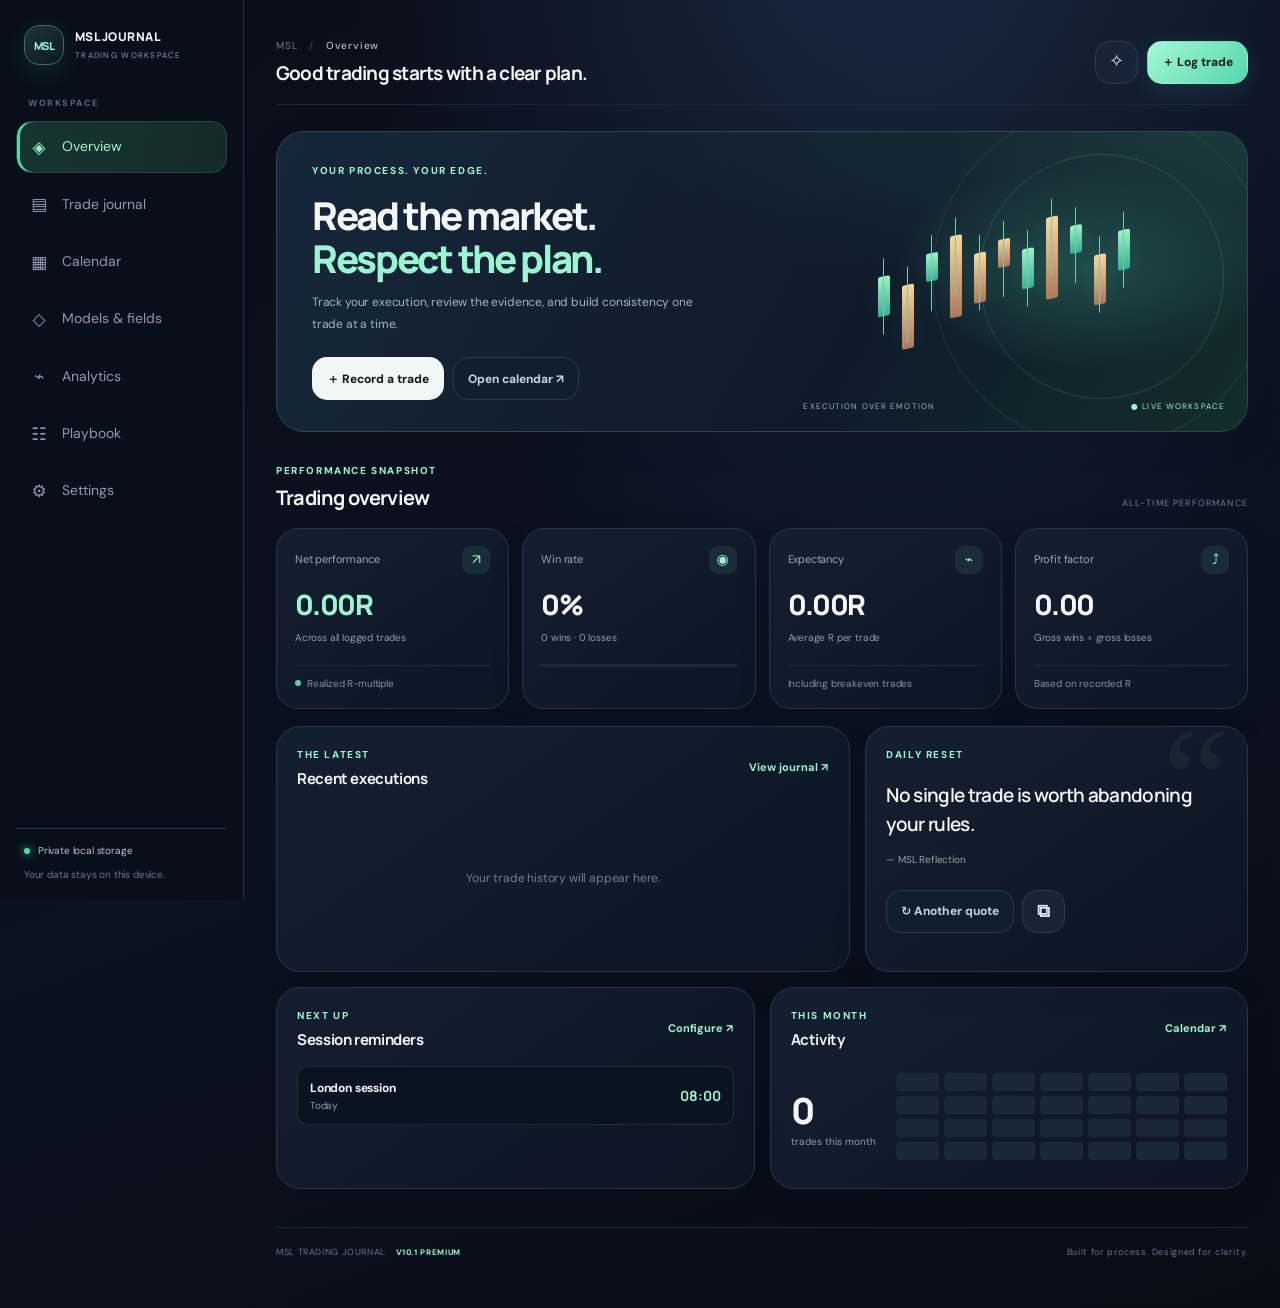
==== index.html @ 45448f3d "Add files via upload" ====
<!doctype html><html lang="en"><head><meta charset="utf-8"><meta name="viewport" content="width=device-width,initial-scale=1,viewport-fit=cover"><meta name="theme-color" content="#080d18"><meta name="description" content="MSL Trading Journal V10 — a private, local-first trading workspace."><link rel="manifest" href="manifest.webmanifest"><link rel="icon" href="assets/icon.svg"><link rel="stylesheet" href="styles.css"><title>MSL Trading Journal V10</title></head><body>
<div id="splash" class="splash"><div class="splash-logo">MSL<span>✦</span></div><div class="splash-line"></div><p>TRADING JOURNAL · V10</p></div><div id="toast" class="toast"></div>
<div class="app-shell"><aside class="sidebar"><a class="brand" href="#dashboard"><span class="brand-icon">MSL</span><span><b>MSL JOURNAL</b><small>TRADING WORKSPACE</small></span></a><div class="side-label">WORKSPACE</div><nav id="nav"><button class="nav-item active" data-page="dashboard"><i>◈</i>Overview</button><button class="nav-item" data-page="journal"><i>▤</i>Trade journal</button><button class="nav-item" data-page="calendar"><i>▦</i>Calendar</button><button class="nav-item" data-page="models"><i>◇</i>Models & fields</button><button class="nav-item" data-page="analytics"><i>⌁</i>Analytics</button><button class="nav-item" data-page="playbook"><i>☷</i>Playbook</button><button class="nav-item" data-page="settings"><i>⚙</i>Settings</button></nav><div class="sidebar-bottom"><div class="local-badge"><span></span> Private local storage</div><p>Your data stays on this device.</p></div></aside>
<main class="main"><header class="topbar"><div><div class="breadcrumb">MSL <span>/</span> <b id="crumb">Overview</b></div><h1 id="pageTitle">Good trading starts with a clear plan.</h1></div><div class="top-actions"><button class="icon-button" id="quoteButton" title="New quote">✧</button><button class="button primary" id="quickAdd">＋ <span>Log trade</span></button></div></header>
<section id="page-dashboard" class="page active"><div class="welcome-card"><div class="welcome-copy"><span class="kicker">YOUR PROCESS. YOUR EDGE.</span><h2>Read the market.<br><em>Respect the plan.</em></h2><p>Track your execution, review the evidence, and build consistency one trade at a time.</p><div class="welcome-actions"><button class="button light" id="heroAdd">＋ Record a trade</button><button class="button subtle" data-goto="calendar">Open calendar ↗</button></div></div><div class="welcome-art"><div class="orbit orbit-a"></div><div class="orbit orbit-b"></div><div class="candles"><i></i><i></i><i></i><i></i><i></i><i></i><i></i><i></i><i></i><i></i><i></i></div><div class="art-caption">EXECUTION OVER EMOTION <span>● LIVE WORKSPACE</span></div></div></div>
<div class="section-title"><div><span class="kicker">PERFORMANCE SNAPSHOT</span><h2>Trading overview</h2></div><span class="period-label" id="periodLabel">ALL-TIME PERFORMANCE</span></div><div class="stats-grid"><article class="stat-card"><div class="stat-top"><span>Net performance</span><span class="stat-icon">↗</span></div><strong id="netR">0.00R</strong><small id="netSub">Across all logged trades</small><div class="stat-foot"><span class="dot green"></span> Realized R-multiple</div></article><article class="stat-card"><div class="stat-top"><span>Win rate</span><span class="stat-icon">◉</span></div><strong id="winRate">0%</strong><small id="winSub">0 wins · 0 losses</small><div class="progress"><i id="winProgress"></i></div></article><article class="stat-card"><div class="stat-top"><span>Expectancy</span><span class="stat-icon">⌁</span></div><strong id="expectancy">0.00R</strong><small>Average R per trade</small><div class="stat-foot">Including breakeven trades</div></article><article class="stat-card"><div class="stat-top"><span>Profit factor</span><span class="stat-icon">⤴</span></div><strong id="profitFactor">0.00</strong><small>Gross wins ÷ gross losses</small><div class="stat-foot">Based on recorded R</div></article></div>
<div class="dashboard-grid"><article class="card recent-card"><div class="card-heading"><div><span class="kicker">THE LATEST</span><h3>Recent executions</h3></div><button class="text-button" data-goto="journal">View journal ↗</button></div><div id="recentTrades" class="recent-list empty-state">Your trade history will appear here.</div></article><article class="card quote-card"><div class="quote-glyph">“</div><span class="kicker">DAILY RESET</span><blockquote id="quoteText">Discipline is choosing what matters most over what feels good now.</blockquote><p id="quoteSource">— MSL Journal</p><div class="quote-controls"><button class="button subtle" id="nextQuote">↻ Another quote</button><button class="icon-button" id="copyQuote" title="Copy quote">⧉</button></div></article></div>
<div class="dashboard-grid lower-grid"><article class="card"><div class="card-heading"><div><span class="kicker">NEXT UP</span><h3>Session reminders</h3></div><button class="text-button" data-goto="settings">Configure ↗</button></div><div id="sessionPreview" class="session-preview"></div></article><article class="card"><div class="card-heading"><div><span class="kicker">THIS MONTH</span><h3>Activity</h3></div><button class="text-button" data-goto="calendar">Calendar ↗</button></div><div id="monthActivity" class="month-activity"></div></article></div></section>
<section id="page-journal" class="page"><div class="page-intro"><div><span class="kicker">TRADE DATABASE</span><h2>Trade journal</h2><p>Every execution is evidence. Capture the setup, process, and outcome.</p></div><button class="button primary" id="newTrade">＋ New trade</button></div><div class="toolbar"><div class="search-box">⌕ <input id="searchTrades" placeholder="Search symbol, setup, notes…"></div><select id="filterResult"><option value="">All outcomes</option><option>Win</option><option>Loss</option><option>BE</option></select><select id="filterSetup"><option value="">All setups</option><option>Reversal</option><option>Continuation</option></select><button class="button secondary" id="exportBtn">⇩ Export</button></div><div class="table-shell"><table><thead><tr><th>Date</th><th>Symbol</th><th>Side</th><th>Setup</th><th>Session</th><th>Outcome</th><th>R multiple</th><th></th></tr></thead><tbody id="tradeRows"></tbody></table><div id="journalEmpty" class="empty-block hidden"><div>▤</div><h3>No trades found</h3><p>Log your first trade or adjust your filters.</p></div></div></section>
<section id="page-calendar" class="page"><div class="page-intro"><div><span class="kicker">CONSISTENCY TRACKER</span><h2>Trading calendar</h2><p>Tap any date to review its trades or add a new entry.</p></div><button class="button primary" id="calendarAdd">＋ Add trade</button></div><div class="calendar-layout"><article class="card calendar-card"><div class="calendar-top"><button class="icon-button" id="prevMonth">‹</button><div><h3 id="calendarMonth">Month Year</h3><button class="text-button" id="todayBtn">Jump to today</button></div><button class="icon-button" id="nextMonth">›</button></div><div class="calendar-grid weekdays"><span>MON</span><span>TUE</span><span>WED</span><span>THU</span><span>FRI</span><span>SAT</span><span>SUN</span></div><div id="calendarDays" class="calendar-grid days"></div><div class="calendar-legend"><span><i class="legend-dot green"></i> Profitable day</span><span><i class="legend-dot red"></i> Losing day</span><span><i class="legend-dot blue"></i> Trade logged</span></div></article><article class="card selected-day-card"><span class="kicker">DAY REVIEW</span><h3 id="selectedDateTitle">Select a date</h3><p class="muted" id="selectedDateSummary">Choose a day on the calendar to see activity.</p><div id="dayTrades" class="day-trades"></div><button class="button secondary full" id="addSelectedDate">＋ Log trade for this day</button></article></div></section>
<section id="page-models" class="page"><div class="page-intro"><div><span class="kicker">YOUR RULES, YOUR WAY</span><h2>Models & custom fields</h2><p>Build trading models and define exactly what you want to record in every journal entry.</p></div><button class="button primary" id="newModel">＋ New model</button></div><div class="two-col"><article class="card"><div class="card-heading"><div><span class="kicker">EXECUTION FRAMEWORKS</span><h3>My models</h3></div></div><div id="modelsList" class="models-list"></div></article><article class="card"><div class="card-heading"><div><span class="kicker">JOURNAL BUILDER</span><h3>Custom properties</h3></div><button class="button secondary" id="addField">＋ Add field</button></div><p class="muted">Create properties such as liquidity sweep, entry model, displacement, MSS, or any metric you track. Choose text, number, or both.</p><div id="customFields" class="custom-fields"></div><div class="builder-note">Changes appear in the trade form. Existing custom values are kept with their trade.</div></article></div></section>
<section id="page-analytics" class="page"><div class="page-intro"><div><span class="kicker">MEASURE THE EDGE</span><h2>Performance analytics</h2><p>Review results by setup and liquidity condition. Journal data is only as reliable as the inputs.</p></div></div><div class="stats-grid analytics-grid"><article class="stat-card"><span>Trades logged</span><strong id="aTrades">0</strong><small>Total sample size</small></article><article class="stat-card"><span>Average winner</span><strong id="aAvgWin">0.00R</strong><small>Winning trades only</small></article><article class="stat-card"><span>Average loser</span><strong id="aAvgLoss">0.00R</strong><small>Losses only</small></article><article class="stat-card"><span>Best session</span><strong id="aBestSession">—</strong><small>By net R</small></article></div><div class="two-col"><article class="card"><div class="card-heading"><h3>Net R by setup</h3></div><div id="setupPerformance" class="metrics"></div></article><article class="card"><div class="card-heading"><h3>Net R by session</h3></div><div id="sessionPerformance" class="metrics"></div></article></div><article class="card"><div class="card-heading"><h3>Recent trade outcomes</h3></div><div id="outcomeBars" class="outcome-bars"></div></article></section>
<section id="page-playbook" class="page"><div class="page-intro"><div><span class="kicker">THE RULES YOU FOLLOW</span><h2>Trading playbook</h2><p>Keep your decision framework visible before the next setup appears.</p></div><button class="button primary" id="savePlaybook">Save playbook</button></div><article class="card playbook-card"><label>Core model<textarea id="pbCore" placeholder="Liquidity sweep → displacement → MSS → retracement → execution → next meaningful liquidity."></textarea></label><div class="two-col"><label>Reversal rules<textarea id="pbRev" placeholder="Conditions that must be true before a reversal entry."></textarea></label><label>Continuation rules<textarea id="pbCont" placeholder="Trend context, pullback zone, required sweep and confirmation."></textarea></label></div><div class="two-col"><label>Entry filters<textarea id="pbEntry" placeholder="Premium/discount, OB/FVG, session, confluence…"></textarea></label><label>Invalidation & targets<textarea id="pbRisk" placeholder="Invalidation level, risk, liquidity target and exit rules."></textarea></label></div></article></section>
<section id="page-settings" class="page"><div class="page-intro"><div><span class="kicker">PERSONAL WORKSPACE</span><h2>Settings & reminders</h2><p>Customize session times, notifications, appearance, and your local data.</p></div></div><div class="settings-grid"><article class="card"><div class="card-heading"><div><span class="kicker">SESSION ALARMS</span><h3>Market session reminders</h3></div><span class="setting-icon">◷</span></div><p class="muted">Set the time you personally use for each session. Times use your device's local timezone.</p><div id="alarmSettings" class="alarm-settings"></div><div class="settings-actions"><button class="button primary" id="saveAlarms">Save session times</button><button class="button secondary" id="enableNotifications">Enable notifications</button></div><p class="helper-text" id="notificationStatus">Notifications are not enabled.</p><div class="divider"></div><label>Quote reminder frequency<select id="quoteFrequency"><option value="30">Every 30 minutes while open</option><option value="60">Every hour while open</option><option value="120">Every 2 hours while open</option><option value="240">Every 4 hours while open</option><option value="0">Only at session alarms</option></select></label><label class="toggle-row"><span><b>Motivational quote notifications</b><small>Bible verses and life / discipline quotes</small></span><input type="checkbox" id="quoteNotifications"></label><p class="helper-text">The app includes a pool of 100+ quotes. To avoid flooding your phone, notifications are controlled by your frequency setting, not sent 100 times per day.</p></article><article class="card"><div class="card-heading"><div><span class="kicker">DATA CONTROL</span><h3>Backup & privacy</h3></div><span class="setting-icon">⬡</span></div><div class="privacy-banner"><b>Local-first by design</b><p>Your journal is saved in this browser on this device. There is no Supabase connection, account, or login in V10.</p></div><button class="button secondary full spaced" id="backupBtn">⇩ Download full backup</button><label class="button secondary full import-button">⇧ Restore from backup<input type="file" id="restoreFile" accept="application/json"></label><button class="button secondary full spaced" id="requestPersistent">Protect local storage</button><div class="divider"></div><label>Display name<input id="displayName" placeholder="Trader"></label><label>Default market<input id="defaultMarket" placeholder="Forex / Crypto / Metals"></label><button class="button primary" id="saveProfile">Save preferences</button><div class="divider"></div><button class="button danger full" id="clearData">Clear all journal data</button><p class="helper-text">Clearing data is permanent. Download a backup first if you need to keep your history.</p></article></div></section>
<footer class="footer"><span>MSL TRADING JOURNAL <b>V10.1 PREMIUM</b></span><span>Built for process. Designed for clarity.</span></footer></main></div>
<div id="tradeModal" class="modal hidden"><div class="modal-panel modal-wide"><div class="modal-head"><div><span class="kicker">EXECUTION RECORD</span><h2 id="tradeModalTitle">Log a trade</h2></div><button class="icon-button close-modal">×</button></div><form id="tradeForm"><input type="hidden" id="tradeId"><div class="form-grid"><label>Date & time<input type="datetime-local" id="tDate" required></label><label>Symbol / pair<input id="tPair" placeholder="EURUSD, XAUUSD, ETHUSDT" required></label><label>Direction<select id="tDirection"><option>Long</option><option>Short</option></select></label><label>Setup type<select id="tSetup"><option>Reversal</option><option>Continuation</option><option>Breakout</option><option>Other</option></select></label><label>Session<select id="tSession"><option>London</option><option>New York</option><option>Asia</option><option>Overlap</option><option>Other</option></select></label><label>Outcome<select id="tResult"><option>Win</option><option>Loss</option><option>BE</option></select></label><label>R multiple<input type="number" id="tR" step="0.01" value="0" required></label><label>Risk (R)<input type="number" id="tRisk" step="0.1" min="0" value="1"></label><label class="span2">Model used<input id="tModel" placeholder="e.g. London liquidity reversal"></label><div id="customTradeFields" class="custom-trade-fields span2"></div><label class="span2">Trade screenshot / chart image<input type="file" id="tImageFile" accept="image/*" capture="environment"><small>Choose an image from your phone. Large images are resized before saving.</small></label><div id="imagePreview" class="image-preview span2"></div><label class="span2">Execution notes<textarea id="tNotes" placeholder="Why this setup? What confirmed it? What did you learn?"></textarea></label><div class="form-actions span2"><button type="button" class="button secondary close-modal">Cancel</button><button class="button primary">Save trade</button></div></div></form></div></div>
<div id="modelModal" class="modal hidden"><div class="modal-panel"><div class="modal-head"><div><span class="kicker">MODEL BUILDER</span><h2 id="modelModalTitle">New model</h2></div><button class="icon-button close-model">×</button></div><form id="modelForm" class="form-grid"><input type="hidden" id="modelId"><label>Name<input id="modelName" required placeholder="London liquidity reversal"></label><label>Type<select id="modelType"><option>Reversal</option><option>Continuation</option><option>Both</option></select></label><label class="span2">Entry conditions<textarea id="modelEntry" placeholder="Sweep, displacement, MSS, retracement…"></textarea></label><label class="span2">Risk & targets<textarea id="modelRisk" placeholder="Invalidation and next meaningful liquidity."></textarea></label><div class="form-actions span2"><button type="button" class="button secondary close-model">Cancel</button><button class="button primary">Save model</button></div></form></div></div>
<div id="fieldModal" class="modal hidden"><div class="modal-panel"><div class="modal-head"><div><span class="kicker">PROPERTY DESIGNER</span><h2 id="fieldModalTitle">Create property</h2></div><button class="icon-button close-field">×</button></div><form id="fieldForm" class="form-grid"><input type="hidden" id="fieldId"><label class="span2">Property name<input id="fieldName" required placeholder="Liquidity sweep"></label><label>Input type<select id="fieldType"><option value="text">Text</option><option value="number">Number</option><option value="both">Text + number</option></select></label><label>Required<select id="fieldRequired"><option value="no">Optional</option><option value="yes">Required</option></select></label><label class="span2">Hint / example<input id="fieldHint" placeholder="e.g. PDL, PDH, BSL, SSL"></label><label class="span2">Options (optional, comma-separated)<input id="fieldOptions" placeholder="PDH, PDL, BSL, SSL"></label><div class="form-actions span2"><button type="button" class="button secondary close-field">Cancel</button><button class="button primary">Save property</button></div></form></div></div>
<script src="app.js"></script></body></html>
---- styles.css ----
@import url('https://fonts.googleapis.com/css2?family=DM+Sans:wght@400;500;600;700&family=Manrope:wght@400;500;600;700;800&display=swap');
:root{--bg:#080d18;--panel:#0e1524;--panel2:#111c2d;--line:#202c40;--text:#eef3fb;--muted:#8795aa;--mint:#8df0c0;--mint2:#47dca0;--blue:#8ebeff;--red:#ff8294;--amber:#f5cc79;--r:18px}*{box-sizing:border-box}html{scroll-behavior:smooth}body{margin:0;background:radial-gradient(ellipse at 65% -20%,#1b3450 0,transparent 34%),var(--bg);color:var(--text);font:14px/1.55 'DM Sans',system-ui,sans-serif}button,input,select,textarea{font:inherit}button{cursor:pointer}button:focus-visible,input:focus-visible,select:focus-visible,textarea:focus-visible{outline:2px solid var(--mint);outline-offset:2px}.hidden{display:none!important}.muted,small,.helper-text{color:var(--muted)}.kicker{display:block;font-size:10px;letter-spacing:.17em;color:var(--mint);font-weight:800}.splash{position:fixed;inset:0;z-index:100;background:#080d18;display:flex;align-items:center;justify-content:center;flex-direction:column;transition:opacity .55s,visibility .55s}.splash.done{opacity:0;visibility:hidden}.splash-logo{font:800 36px Manrope,sans-serif;letter-spacing:-.09em;animation:rise .8s ease both}.splash-logo span{color:var(--mint);font-size:17px;vertical-align:top;margin-left:5px}.splash-line{width:140px;height:2px;background:#1d2c40;margin:22px 0;overflow:hidden}.splash-line:after{content:'';display:block;height:100%;width:45%;background:var(--mint);animation:loadline 1.2s ease-in-out infinite}.splash p{font-size:9px;letter-spacing:.22em;color:var(--muted)}@keyframes rise{from{opacity:0;transform:translateY(12px);letter-spacing:.08em}to{opacity:1;transform:none}}@keyframes loadline{from{transform:translateX(-110%)}to{transform:translateX(330%)}}.app-shell{min-height:100vh}.sidebar{position:fixed;inset:0 auto 0 0;width:244px;padding:25px 16px 18px;background:#090f1b;border-right:1px solid #1a2638;display:flex;flex-direction:column;z-index:20}.brand{display:flex;align-items:center;gap:11px;padding:0 8px 32px;color:inherit;text-decoration:none}.brand-icon{height:40px;width:40px;border:1px solid #426c68;border-radius:13px;display:grid;place-items:center;font:800 11px Manrope;letter-spacing:-.06em;color:var(--mint);background:linear-gradient(145deg,#1b3437,#0b1924);box-shadow:0 5px 25px #65dcb215}.brand b{font:800 12px Manrope;letter-spacing:.04em;display:block}.brand small{display:block;font-size:8px;letter-spacing:.16em;margin-top:4px}.side-label{font-size:9px;letter-spacing:.17em;color:#58677d;padding:0 12px 10px;font-weight:800}nav{display:grid;gap:5px}.nav-item{border:1px solid transparent;background:none;color:#8e9bb0;display:flex;align-items:center;gap:13px;text-align:left;padding:12px;border-radius:12px;transition:.2s}.nav-item i{font-style:normal;font-size:17px;width:20px;text-align:center}.nav-item:hover{background:#111d2d;color:#eaf5f3}.nav-item.active{background:linear-gradient(100deg,#172b31,#121f2e);border-color:#2a4549;color:var(--mint);box-shadow:inset 3px 0 var(--mint2)}.sidebar-bottom{margin-top:auto;padding:14px 8px 0;border-top:1px solid var(--line)}.local-badge{display:flex;align-items:center;gap:8px;font-size:10px;color:#b6c6d5}.local-badge span{width:6px;height:6px;background:var(--mint2);border-radius:50%;box-shadow:0 0 9px #47dca0}.sidebar-bottom p{font-size:10px;color:#68778c;margin:8px 0 0}.main{margin-left:244px;padding:0 32px 30px;max-width:1700px}.topbar{min-height:102px;display:flex;align-items:center;justify-content:space-between;gap:15px;border-bottom:1px solid #1b2739;margin-bottom:26px}.breadcrumb{font-size:10px;color:#6d7c91;letter-spacing:.08em;margin-bottom:6px}.breadcrumb span{padding:0 8px;color:#3b4c61}.breadcrumb b{color:#b4c2d1;font-weight:500}.topbar h1{font:700 19px Manrope;margin:0;letter-spacing:-.035em}.top-actions{display:flex;gap:9px;align-items:center}.button,.icon-button,.text-button{border:1px solid transparent;border-radius:11px;padding:10px 14px;font-weight:700;font-size:12px;transition:transform .15s,border-color .15s,background .15s}.button:hover,.icon-button:hover{transform:translateY(-1px)}.primary{background:var(--mint);color:#071610;box-shadow:0 5px 20px #8df0c014}.primary:hover{background:#a5f5d0}.secondary{background:#121e2e;border-color:#29374c;color:#d9e4f0}.secondary:hover,.subtle:hover{border-color:#536a80}.light{background:#f0f7f4;color:#101b1c}.subtle{background:#101e2d;color:#c5d4e4;border-color:#2b3a4d}.danger{background:#351923;border-color:#63303c;color:#ff9eab}.icon-button{width:39px;height:39px;padding:0;background:#111b2b;border-color:#263448;color:#dce7f3;font-size:18px}.full{width:100%}.page{display:none;animation:pageIn .3s ease}.page.active{display:block}@keyframes pageIn{from{opacity:.5;transform:translateY(4px)}to{opacity:1;transform:none}}.welcome-card{min-height:284px;border:1px solid #2b414b;border-radius:24px;overflow:hidden;background:linear-gradient(110deg,#132b31 0%,#12202e 53%,#111a29 100%);display:flex;position:relative;margin-bottom:31px}.welcome-copy{position:relative;z-index:2;padding:31px 35px;width:57%}.welcome-copy h2{font:800 clamp(26px,3vw,39px)/1.13 Manrope;letter-spacing:-.06em;margin:15px 0 12px}.welcome-copy h2 em{font-style:normal;color:var(--mint)}.welcome-copy p{max-width:400px;color:#a2b5c1;font-size:12px;line-height:1.8}.welcome-actions{display:flex;gap:9px;margin-top:22px}.welcome-art{position:absolute;inset:0 0 0 52%;overflow:hidden;background:radial-gradient(ellipse at 65% 45%,#214c4b 0,transparent 44%)}.orbit{position:absolute;border:1px solid #81ddc01b;border-radius:50%;width:340px;height:340px;right:-25px;top:-25px}.orbit-b{width:245px;height:245px;top:22px;right:23px;border-color:#81ddc02c}.candles{position:absolute;inset:20px 20px 38px 0;display:flex;align-items:center;justify-content:center;gap:12px;transform:skewY(-11deg)}.candles i{display:block;width:12px;height:40px;background:linear-gradient(#9af3c5,#3aaf91);position:relative;border-radius:2px;box-shadow:0 0 20px #8df0c011}.candles i:before{content:'';position:absolute;left:5px;top:-18px;width:1px;height:76px;background:#75c9ad}.candles i:nth-child(2n){height:64px;transform:translateY(25px);background:linear-gradient(#f8d69a,#ad795b)}.candles i:nth-child(3n){height:28px;transform:translateY(-20px)}.candles i:nth-child(4n){height:82px;transform:translateY(-6px)}.candles i:nth-child(5n){height:50px;background:linear-gradient(#f8d69a,#ad795b)}.art-caption{position:absolute;bottom:19px;left:22px;right:22px;font-size:8px;letter-spacing:.14em;color:#9cb5bd;display:flex;justify-content:space-between}.art-caption span{color:var(--mint)}.section-title,.page-intro{display:flex;align-items:end;justify-content:space-between;gap:15px;margin-bottom:17px}.section-title h2,.page-intro h2{font:700 20px Manrope;letter-spacing:-.04em;margin:5px 0 0}.period-label{font-size:9px;letter-spacing:.13em;color:#6e7e94}.stats-grid{display:grid;grid-template-columns:repeat(4,minmax(0,1fr));gap:13px;margin-bottom:17px}.stat-card,.card{border:1px solid #202d40;background:linear-gradient(150deg,#101929,#0d1523);border-radius:var(--r)}.stat-card{padding:17px 18px;min-width:0}.stat-top{display:flex;justify-content:space-between;align-items:center;color:#9aa9bb;font-size:11px}.stat-icon{width:28px;height:28px;display:grid;place-items:center;border-radius:9px;background:#1b2c38;color:var(--mint);font-size:14px}.stat-card>strong{display:block;font:800 28px Manrope;letter-spacing:-.05em;margin:11px 0 3px;overflow:hidden;text-overflow:ellipsis}.stat-card small{font-size:10px}.stat-foot{margin-top:17px;padding-top:10px;border-top:1px solid #202b3c;color:#8191a5;font-size:10px;display:flex;align-items:center;gap:6px}.dot,.legend-dot{display:inline-block;width:6px;height:6px;border-radius:50%}.green{background:var(--mint2)}.red{background:var(--red)}.blue{background:var(--blue)}.progress{height:3px;background:#1c2a3b;border-radius:10px;margin-top:16px}.progress i{display:block;height:100%;width:0;background:var(--mint2);border-radius:10px}.dashboard-grid{display:grid;grid-template-columns:1.2fr .8fr;gap:15px;margin-bottom:15px}.lower-grid{grid-template-columns:1fr 1fr}.card{padding:20px;min-width:0}.card-heading{display:flex;align-items:center;justify-content:space-between;gap:10px;margin-bottom:16px}.card-heading h3,.card h3{font:700 15px Manrope;margin:5px 0 0;letter-spacing:-.025em}.text-button{padding:6px 0;background:none;color:var(--mint);font-size:11px}.recent-list{display:grid;gap:7px}.trade-mini{display:grid;grid-template-columns:1.1fr .8fr .7fr .55fr;align-items:center;gap:7px;padding:11px;background:#0a1320;border:1px solid #1a2738;border-radius:11px;font-size:11px}.trade-mini b{font-size:12px}.trade-mini small{font-size:10px}.win-text{color:var(--mint)}.loss-text{color:var(--red)}.be-text{color:var(--amber)}.empty-state{color:#6f8095;text-align:center;padding:32px 12px;font-size:12px}.quote-card{position:relative;overflow:hidden;background:radial-gradient(ellipse at 90% 5%,#2a4c3c 0,transparent 48%),linear-gradient(145deg,#142a2b,#101a29)}.quote-glyph{position:absolute;right:18px;top:-22px;font:150px Georgia;color:#8df0c00e;line-height:1}.quote-card blockquote{position:relative;font:600 19px/1.55 Manrope;letter-spacing:-.035em;margin:18px 0 12px;max-width:420px}.quote-card>p{font-size:10px;color:#8fa9a7}.quote-controls{display:flex;align-items:center;gap:8px;margin-top:23px}.session-preview{display:grid;gap:8px}.session-line{display:flex;align-items:center;justify-content:space-between;padding:10px 12px;border:1px solid #202c3e;background:#0a1320;border-radius:11px}.session-line b{font-size:12px}.session-line small{display:block;font-size:10px}.session-time{font:700 14px Manrope;color:var(--mint)}.month-activity{display:flex;align-items:center;gap:20px;min-height:102px}.activity-number{font:800 36px Manrope;letter-spacing:-.06em}.activity-number small{display:block;font:10px 'DM Sans';letter-spacing:0;color:var(--muted)}.activity-days{display:grid;grid-template-columns:repeat(7,1fr);gap:5px;flex:1}.activity-days i{height:18px;border-radius:4px;background:#1a2738}.activity-days i.has{background:#387f70}.activity-days i.positive{background:#70d6a5}.activity-days i.negative{background:#9e5364}.page-intro{align-items:center;margin:2px 0 22px}.page-intro p{font-size:12px;color:var(--muted);margin:6px 0 0}.toolbar{display:flex;gap:9px;margin-bottom:14px}.search-box{display:flex;align-items:center;gap:9px;padding:0 13px;flex:1;min-width:160px;background:#0e1725;border:1px solid #263347;border-radius:11px;color:#8292a8}.search-box input{background:transparent;border:0;outline:none;color:var(--text);padding:11px 0;min-width:0;width:100%}select,input,textarea{background:#0a1320;border:1px solid #263449;border-radius:10px;padding:10px 11px;color:var(--text);min-width:0}select{font-size:11px}.table-shell{background:#0e1624;border:1px solid #202d40;border-radius:15px;overflow:auto}table{width:100%;border-collapse:collapse;min-width:760px}th,td{text-align:left;padding:14px 15px;border-bottom:1px solid #1d293b;font-size:11px;white-space:nowrap}th{color:#77889e;text-transform:uppercase;letter-spacing:.1em;font-size:9px;font-weight:800}td{color:#c4d0df}tbody tr:last-child td{border-bottom:0}tbody tr:hover{background:#111e2e}.pill{display:inline-flex;align-items:center;padding:4px 8px;border-radius:7px;background:#152739;color:#c1d7ed;font-size:10px}.pill.win{background:#143329;color:var(--mint)}.pill.loss{background:#351c27;color:var(--red)}.pill.be{background:#302a1b;color:var(--amber)}.row-actions{display:flex;gap:6px}.mini-action{border:1px solid #2b3a50;background:#101d2d;color:#cbd8e7;border-radius:7px;padding:5px 8px;font-size:10px}.mini-action.delete{color:#ff98a7}.empty-block{text-align:center;padding:50px 15px;color:var(--muted)}.empty-block>div{font-size:27px;color:#718ba0}.empty-block h3{color:var(--text);margin:7px}.calendar-layout{display:grid;grid-template-columns:minmax(0,1.45fr) minmax(250px,.65fr);gap:15px}.calendar-top{display:flex;align-items:center;justify-content:space-between;text-align:center;margin-bottom:20px}.calendar-top h3{margin:0 0 4px;font:700 18px Manrope}.calendar-grid{display:grid;grid-template-columns:repeat(7,minmax(0,1fr));gap:5px}.weekdays{margin-bottom:8px}.weekdays span{text-align:center;font-size:9px;color:#6f8197;letter-spacing:.12em;padding:7px 0}.day-cell{position:relative;min-height:72px;text-align:left;padding:8px;border:1px solid #202d40;border-radius:10px;background:#0a1320;color:#cbd7e5;display:flex;flex-direction:column;justify-content:space-between}.day-cell:hover{border-color:#5c9e8b}.day-cell.outside{opacity:.35}.day-cell.today{border-color:#4b8879}.day-cell.selected{background:#18352f;border-color:var(--mint2);box-shadow:inset 0 0 0 1px #47dca04d}.day-num{font-size:11px;font-weight:700}.day-dot{height:4px;border-radius:4px;background:transparent;margin-top:6px}.day-cell.has-trades .day-dot{background:var(--blue)}.day-cell.positive .day-dot{background:var(--mint2)}.day-cell.negative .day-dot{background:var(--red)}.day-count{font-size:9px;color:#7f91a8}.calendar-legend{display:flex;gap:16px;flex-wrap:wrap;margin-top:17px;padding-top:13px;border-top:1px solid #202b3b}.calendar-legend span{font-size:10px;color:var(--muted);display:flex;align-items:center;gap:6px}.selected-day-card h3{font:700 18px Manrope;margin:8px 0}.selected-day-card>.muted{font-size:11px}.day-trades{display:grid;gap:8px;margin:18px 0;max-height:350px;overflow:auto}.day-trade{border:1px solid #263449;background:#0a1320;border-radius:11px;padding:11px}.day-trade-head{display:flex;justify-content:space-between;gap:8px;font-weight:700;font-size:12px}.day-trade p{margin:5px 0 0;color:var(--muted);font-size:10px}.models-list,.custom-fields{display:grid;gap:9px}.model-item,.field-item{padding:13px;border:1px solid #253247;background:#0a1320;border-radius:12px}.model-item-head,.field-item-head{display:flex;justify-content:space-between;gap:8px;align-items:start}.model-item h4{margin:0;font-size:12px}.model-item p{font-size:10px;color:var(--muted);white-space:pre-wrap;margin:8px 0}.model-tag{font-size:9px;color:var(--mint);background:#17322c;padding:4px 7px;border-radius:6px}.field-item{display:flex;align-items:center;justify-content:space-between;gap:10px}.field-item b{display:block;font-size:11px}.field-item small{font-size:10px}.field-actions{display:flex;gap:5px}.builder-note{padding:11px 12px;background:#13272a;border:1px solid #23443f;color:#a4c9bc;border-radius:10px;font-size:10px;margin-top:14px}.two-col{display:grid;grid-template-columns:1fr 1fr;gap:15px;margin-bottom:15px}.analytics-grid .stat-card{padding:20px}.analytics-grid .stat-card>strong{font-size:25px}.metrics{display:grid;gap:14px}.metric-row{display:grid;grid-template-columns:100px 1fr 60px;align-items:center;gap:10px;font-size:11px}.metric-bar{height:6px;background:#1c293b;border-radius:8px;overflow:hidden}.metric-bar i{display:block;height:100%;background:var(--mint2);border-radius:8px}.metric-value{text-align:right;font-weight:700}.outcome-bars{display:flex;gap:9px;align-items:end;height:110px;padding:12px 0 0}.outcome-bar{flex:1;display:flex;flex-direction:column;justify-content:end;align-items:center;gap:7px;height:100%}.outcome-bar i{display:block;width:min(40px,70%);min-height:3px;background:var(--mint2);border-radius:6px 6px 2px 2px}.outcome-bar.loss i{background:var(--red)}.outcome-bar span{font-size:9px;color:var(--muted)}.playbook-card label,.settings-grid label{display:flex;flex-direction:column;gap:7px;font-size:11px;color:#c0ccda;font-weight:700}.playbook-card textarea{min-height:120px;resize:vertical}.playbook-card>.two-col{margin-top:16px}.settings-grid{display:grid;grid-template-columns:1fr 1fr;gap:15px;align-items:start}.settings-grid .card-heading{margin-bottom:10px}.setting-icon{height:33px;width:33px;display:grid;place-items:center;background:#19322f;color:var(--mint);border-radius:10px}.alarm-settings{display:grid;gap:9px;margin:17px 0}.alarm-row{display:grid;grid-template-columns:1fr auto auto;align-items:center;gap:9px;padding:11px;border:1px solid #243248;background:#0a1320;border-radius:11px}.alarm-name b{display:block;font-size:11px}.alarm-name small{font-size:9px}.alarm-row input[type=time]{width:105px;padding:8px;font-size:11px}.toggle{appearance:none;width:34px;height:19px;border-radius:20px;background:#344256;position:relative;cursor:pointer;border:0;padding:0}.toggle:after{content:'';position:absolute;width:13px;height:13px;top:3px;left:3px;border-radius:50%;background:#eaf1f9;transition:.2s}.toggle:checked{background:#398f74}.toggle:checked:after{left:18px}.settings-actions{display:flex;gap:8px;flex-wrap:wrap}.helper-text{font-size:10px;line-height:1.65;margin:10px 0}.toggle-row{display:flex!important;align-items:center;justify-content:space-between;gap:10px;margin:15px 0}.toggle-row b{display:block;color:#dce6f2;font-size:11px}.toggle-row small{display:block;font-size:10px;font-weight:400;margin-top:3px}.toggle-row input{accent-color:var(--mint2);width:17px;height:17px}.divider{height:1px;background:#253145;margin:21px 0}.privacy-banner{padding:15px;background:#132a28;border:1px solid #2b4b43;border-radius:12px;margin:17px 0}.privacy-banner b{font-size:12px;color:var(--mint)}.privacy-banner p{font-size:11px;color:#a1b5b5;line-height:1.7;margin:6px 0 0}.spaced{margin-bottom:9px}.import-button{position:relative;display:block;text-align:center;cursor:pointer}.import-button input{position:absolute;inset:0;opacity:0;width:100%;cursor:pointer}.footer{border-top:1px solid #1c283a;margin-top:38px;padding:18px 0;display:flex;justify-content:space-between;gap:12px;color:#65768d;font-size:9px;letter-spacing:.07em}.footer b{color:var(--mint);font-size:8px;margin-left:7px}.modal{position:fixed;inset:0;z-index:50;background:#030711d9;backdrop-filter:blur(10px);display:grid;place-items:center;padding:16px}.modal-panel{width:min(610px,100%);max-height:94vh;overflow:auto;background:#101a2a;border:1px solid #314057;border-radius:20px;padding:23px;box-shadow:0 30px 100px #0009}.modal-wide{width:min(850px,100%)}.modal-head{display:flex;justify-content:space-between;align-items:start;margin-bottom:20px}.modal-head h2{font:700 20px Manrope;margin:4px 0}.form-grid{display:grid;grid-template-columns:1fr 1fr;gap:13px}.form-grid label{display:flex;flex-direction:column;gap:6px;color:#bdc9d8;font-size:11px;font-weight:700;min-width:0}.form-grid input,.form-grid select,.form-grid textarea{width:100%;font-weight:400}.form-grid textarea{min-height:90px}.span2{grid-column:span 2}.form-actions{display:flex;justify-content:flex-end;gap:8px;padding-top:5px}.custom-trade-fields{display:grid;grid-template-columns:1fr 1fr;gap:12px}.custom-field-control{display:flex;flex-direction:column;gap:6px}.custom-field-control label{font-size:11px}.custom-field-control input,.custom-field-control select{width:100%}.image-preview img{max-width:100%;max-height:210px;object-fit:contain;border-radius:10px;border:1px solid #2b3a50}.image-preview{display:flex;gap:10px;align-items:start;flex-wrap:wrap}.image-preview button{align-self:start}.toast{position:fixed;right:18px;bottom:20px;z-index:90;max-width:min(370px,calc(100% - 36px));padding:12px 16px;border-radius:12px;background:#182a36;border:1px solid #42635e;color:#eaf8f1;box-shadow:0 15px 40px #0006;opacity:0;transform:translateY(12px);transition:.2s;pointer-events:none;font-size:12px}.toast.show{opacity:1;transform:none}.danger{background:#371c26;color:#ff9eaa;border:1px solid #673340}.danger.full{width:100%}
@media(max-width:1100px){.main{padding:0 22px 28px}.sidebar{width:220px}.main{margin-left:220px}.stats-grid{grid-template-columns:repeat(2,minmax(0,1fr))}.dashboard-grid{grid-template-columns:1fr 1fr}.welcome-copy{width:66%}.welcome-art{left:57%}.calendar-layout{grid-template-columns:1fr}.selected-day-card{min-height:220px}}
@media(max-width:760px){.sidebar{inset:auto 0 0;height:72px;width:100%;padding:6px 5px;background:#080f1bee;backdrop-filter:blur(18px);border-right:0;border-top:1px solid #253247}.brand,.side-label,.sidebar-bottom{display:none}.sidebar nav{height:100%;display:grid;grid-template-columns:repeat(7,minmax(0,1fr));gap:2px}.nav-item{padding:5px 1px;display:flex;flex-direction:column;justify-content:center;align-items:center;gap:3px;border-radius:9px;font-size:10px}.nav-item i{font-size:17px}.nav-item.active{box-shadow:inset 0 -2px var(--mint2)}.main{margin:0;width:100%;padding:0 14px 95px}.topbar{min-height:82px;margin-bottom:20px}.topbar h1{font-size:16px;max-width:260px}.top-actions .icon-button{display:none}.top-actions .button{padding:10px}.top-actions .button span{display:none}.welcome-card{min-height:310px}.welcome-copy{width:100%;padding:24px 22px;align-self:flex-start}.welcome-copy h2{font-size:31px}.welcome-copy p{max-width:280px}.welcome-art{inset:40% 0 0 30%;opacity:.5}.welcome-actions{position:relative;z-index:3;flex-wrap:wrap}.section-title{align-items:start}.stats-grid{gap:9px}.stat-card{padding:14px}.stat-card>strong{font-size:24px}.dashboard-grid,.lower-grid,.two-col,.settings-grid{grid-template-columns:1fr}.card{padding:16px}.page-intro{align-items:start}.page-intro h2{font-size:19px}.page-intro p{max-width:300px}.toolbar{flex-wrap:wrap}.search-box{flex-basis:100%}.toolbar select{flex:1}.calendar-card{padding:12px}.calendar-grid{gap:3px}.day-cell{min-height:53px;padding:5px;border-radius:7px}.day-num{font-size:10px}.day-count{font-size:8px}.calendar-legend{gap:9px}.footer{flex-direction:column;gap:5px}.form-grid{grid-template-columns:1fr}.span2{grid-column:span 1}.custom-trade-fields{grid-template-columns:1fr}.modal{padding:7px}.modal-panel{padding:17px;max-height:96vh}.alarm-row{grid-template-columns:1fr auto auto}.alarm-row input[type=time]{width:95px}.settings-actions .button{flex:1}.metric-row{grid-template-columns:85px 1fr 54px}.trade-mini{grid-template-columns:1fr .8fr .55fr}.trade-mini small{display:none}}
@media(max-width:390px){.main{padding-left:9px;padding-right:9px}.welcome-copy h2{font-size:28px}.stat-card>strong{font-size:21px}.nav-item{font-size:9px}.nav-item i{font-size:15px}.day-cell{min-height:46px}.day-count{display:none}.page-intro .button{padding:9px;font-size:10px}.calendar-legend{font-size:9px}}


/* V10.1 Premium visual layer: Samsung One UI-inspired clarity + iOS-like depth. */
:root{--bg:#0a0e19;--panel:#111827;--panel2:#151e30;--mint:#9cf5d2;--mint2:#52d9ad;--line:#263249;--text:#f4f7fc;--muted:#8f9db3;--red:#ff7189;--radius:22px}
body{background:radial-gradient(ellipse at 70% -20%,#1c2c48 0%,transparent 44%),linear-gradient(160deg,#0a0e19,#0b1220 55%,#080d16);letter-spacing:-.012em}
.sidebar{background:rgba(9,15,27,.88);backdrop-filter:blur(28px);border-color:#263147}.brand-icon{border-radius:15px;box-shadow:0 8px 28px #52d9ad20}.main{max-width:1600px}.topbar{padding-top:calc(20px + env(safe-area-inset-top));min-height:105px}.topbar h1{letter-spacing:-.04em}.card,.stat-card,.welcome-card,.calendar-card,.selected-day-card{border-radius:24px;border-color:#27344a;background:linear-gradient(145deg,rgba(21,31,49,.96),rgba(13,21,35,.97));box-shadow:0 12px 38px #00000012}.stat-card{border-radius:22px;transition:transform .18s,border-color .18s}.stat-card:active,.button:active,.nav-item:active{transform:scale(.985)}.stat-card>strong{letter-spacing:-.055em}.button{border-radius:15px;min-height:43px;font-weight:750;transition:transform .15s,filter .15s,box-shadow .15s}.button.primary{background:linear-gradient(135deg,#a6f7d7,#53d7ac);color:#092019;box-shadow:0 7px 24px #53d7ac20}.button.secondary,.icon-button{background:#182338;border-color:#2c3a51;border-radius:15px}.icon-button{width:43px;height:43px}.nav-item{border-radius:15px;transition:background .2s,color .2s}.nav-item.active{background:linear-gradient(100deg,#17362f,#142a2a);color:#a4f4d4}.nav-item.active i{color:#8df0c9}.welcome-card{overflow:hidden;border-radius:28px;background:radial-gradient(ellipse at 95% 0%,#2e625a55,transparent 43%),linear-gradient(120deg,#17273b,#101a2a 60%,#132d2d);border-color:#304456}.welcome-copy h2{letter-spacing:-.06em}.page-intro h2{letter-spacing:-.045em}.kicker{letter-spacing:.16em}.alarm-row{border-radius:16px;background:rgba(7,14,25,.55);padding:14px}.alarm-row input[type=time],input,select,textarea{border-radius:13px}input,select,textarea{border-color:#2b3850;background:#0d1625}input:focus,select:focus,textarea:focus{border-color:#6eddb9;box-shadow:0 0 0 3px #6eddb91c;outline:none}.modal-panel{border-radius:28px;background:rgba(15,24,40,.97);backdrop-filter:blur(26px);border-color:#33425a}.toast{border-radius:17px;backdrop-filter:blur(22px)}.footer{padding-bottom:calc(18px + env(safe-area-inset-bottom))}
@media(max-width:760px){.sidebar{height:calc(76px + env(safe-area-inset-bottom));padding:6px 5px calc(6px + env(safe-area-inset-bottom));background:rgba(10,16,29,.91);backdrop-filter:blur(30px);border-top:1px solid #2a3650}.nav-item{border-radius:13px}.nav-item.active{box-shadow:none;background:rgba(80,210,169,.12)}.main{padding-left:15px;padding-right:15px;padding-bottom:calc(110px + env(safe-area-inset-bottom))}.topbar{min-height:94px}.welcome-card{border-radius:27px}.card{padding:18px}.page-intro{gap:12px}.settings-grid .card{border-radius:24px}.modal{padding:8px}.modal-panel{border-radius:25px}}
@media(prefers-reduced-motion:reduce){*,*::before,*::after{scroll-behavior:auto!important;transition:none!important;animation:none!important}}
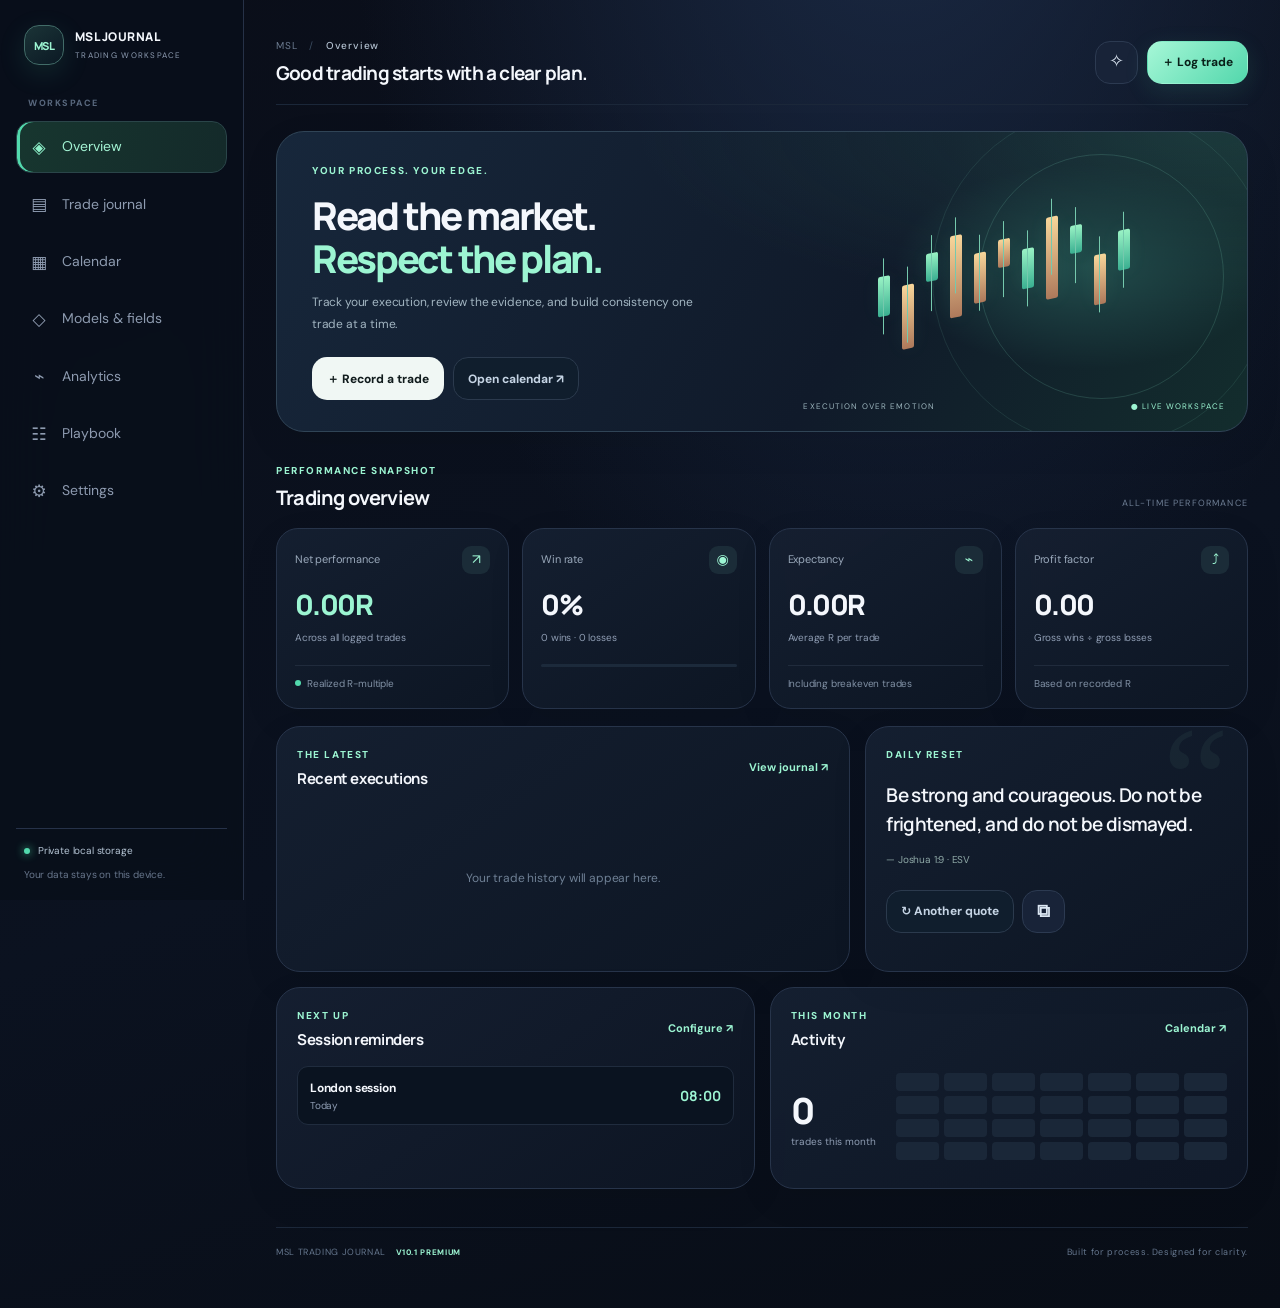
==== commit 69b4eeb2: "Update index.html" ====
--- a/index.html
+++ b/index.html
@@ -13,7 +13,7 @@
 <section id="page-playbook" class="page"><div class="page-intro"><div><span class="kicker">THE RULES YOU FOLLOW</span><h2>Trading playbook</h2><p>Keep your decision framework visible before the next setup appears.</p></div><button class="button primary" id="savePlaybook">Save playbook</button></div><article class="card playbook-card"><label>Core model<textarea id="pbCore" placeholder="Liquidity sweep → displacement → MSS → retracement → execution → next meaningful liquidity."></textarea></label><div class="two-col"><label>Reversal rules<textarea id="pbRev" placeholder="Conditions that must be true before a reversal entry."></textarea></label><label>Continuation rules<textarea id="pbCont" placeholder="Trend context, pullback zone, required sweep and confirmation."></textarea></label></div><div class="two-col"><label>Entry filters<textarea id="pbEntry" placeholder="Premium/discount, OB/FVG, session, confluence…"></textarea></label><label>Invalidation & targets<textarea id="pbRisk" placeholder="Invalidation level, risk, liquidity target and exit rules."></textarea></label></div></article></section>
 <section id="page-settings" class="page"><div class="page-intro"><div><span class="kicker">PERSONAL WORKSPACE</span><h2>Settings & reminders</h2><p>Customize session times, notifications, appearance, and your local data.</p></div></div><div class="settings-grid"><article class="card"><div class="card-heading"><div><span class="kicker">SESSION ALARMS</span><h3>Market session reminders</h3></div><span class="setting-icon">◷</span></div><p class="muted">Set the time you personally use for each session. Times use your device's local timezone.</p><div id="alarmSettings" class="alarm-settings"></div><div class="settings-actions"><button class="button primary" id="saveAlarms">Save session times</button><button class="button secondary" id="enableNotifications">Enable notifications</button></div><p class="helper-text" id="notificationStatus">Notifications are not enabled.</p><div class="divider"></div><label>Quote reminder frequency<select id="quoteFrequency"><option value="30">Every 30 minutes while open</option><option value="60">Every hour while open</option><option value="120">Every 2 hours while open</option><option value="240">Every 4 hours while open</option><option value="0">Only at session alarms</option></select></label><label class="toggle-row"><span><b>Motivational quote notifications</b><small>Bible verses and life / discipline quotes</small></span><input type="checkbox" id="quoteNotifications"></label><p class="helper-text">The app includes a pool of 100+ quotes. To avoid flooding your phone, notifications are controlled by your frequency setting, not sent 100 times per day.</p></article><article class="card"><div class="card-heading"><div><span class="kicker">DATA CONTROL</span><h3>Backup & privacy</h3></div><span class="setting-icon">⬡</span></div><div class="privacy-banner"><b>Local-first by design</b><p>Your journal is saved in this browser on this device. There is no Supabase connection, account, or login in V10.</p></div><button class="button secondary full spaced" id="backupBtn">⇩ Download full backup</button><label class="button secondary full import-button">⇧ Restore from backup<input type="file" id="restoreFile" accept="application/json"></label><button class="button secondary full spaced" id="requestPersistent">Protect local storage</button><div class="divider"></div><label>Display name<input id="displayName" placeholder="Trader"></label><label>Default market<input id="defaultMarket" placeholder="Forex / Crypto / Metals"></label><button class="button primary" id="saveProfile">Save preferences</button><div class="divider"></div><button class="button danger full" id="clearData">Clear all journal data</button><p class="helper-text">Clearing data is permanent. Download a backup first if you need to keep your history.</p></article></div></section>
 <footer class="footer"><span>MSL TRADING JOURNAL <b>V10.1 PREMIUM</b></span><span>Built for process. Designed for clarity.</span></footer></main></div>
-<div id="tradeModal" class="modal hidden"><div class="modal-panel modal-wide"><div class="modal-head"><div><span class="kicker">EXECUTION RECORD</span><h2 id="tradeModalTitle">Log a trade</h2></div><button class="icon-button close-modal">×</button></div><form id="tradeForm"><input type="hidden" id="tradeId"><div class="form-grid"><label>Date & time<input type="datetime-local" id="tDate" required></label><label>Symbol / pair<input id="tPair" placeholder="EURUSD, XAUUSD, ETHUSDT" required></label><label>Direction<select id="tDirection"><option>Long</option><option>Short</option></select></label><label>Setup type<select id="tSetup"><option>Reversal</option><option>Continuation</option><option>Breakout</option><option>Other</option></select></label><label>Session<select id="tSession"><option>London</option><option>New York</option><option>Asia</option><option>Overlap</option><option>Other</option></select></label><label>Outcome<select id="tResult"><option>Win</option><option>Loss</option><option>BE</option></select></label><label>R multiple<input type="number" id="tR" step="0.01" value="0" required></label><label>Risk (R)<input type="number" id="tRisk" step="0.1" min="0" value="1"></label><label class="span2">Model used<input id="tModel" placeholder="e.g. London liquidity reversal"></label><div id="customTradeFields" class="custom-trade-fields span2"></div><label class="span2">Trade screenshot / chart image<input type="file" id="tImageFile" accept="image/*" capture="environment"><small>Choose an image from your phone. Large images are resized before saving.</small></label><div id="imagePreview" class="image-preview span2"></div><label class="span2">Execution notes<textarea id="tNotes" placeholder="Why this setup? What confirmed it? What did you learn?"></textarea></label><div class="form-actions span2"><button type="button" class="button secondary close-modal">Cancel</button><button class="button primary">Save trade</button></div></div></form></div></div>
+<div id="tradeModal" class="modal hidden"><div class="modal-panel modal-wide"><div class="modal-head"><div><span class="kicker">EXECUTION RECORD</span><h2 id="tradeModalTitle">Log a trade</h2></div><button class="icon-button close-modal">×</button></div><form id="tradeForm"><input type="hidden" id="tradeId"><div class="form-grid"><label>Date & time<input type="datetime-local" id="tDate" required></label><label>Symbol / pair<input id="tPair" placeholder="EURUSD, XAUUSD, ETHUSDT" required></label><label>Direction<select id="tDirection"><option>Long</option><option>Short</option></select></label><label>Setup type<select id="tSetup"><option>Reversal</option><option>Continuation</option><option>Breakout</option><option>Other</option></select></label><label>Session<select id="tSession"><option>London</option><option>New York</option><option>Asia</option><option>Overlap</option><option>Other</option></select></label><label>Outcome<select id="tResult"><option>Win</option><option>Loss</option><option>BE</option></select></label><label>R multiple<input type="number" id="tR" step="0.01" value="0" required></label><label>Risk (R)<input type="number" id="tRisk" step="0.1" min="0" value="1"></label><label class="span2">Model used<input id="tModel" placeholder="e.g. London liquidity reversal"></label><div id="customTradeFields" class="custom-trade-fields span2"></div><label class="span2">Trade screenshot / chart image<input type="file" id="tImageFile" accept="image/*"<small>Choose an image from your phone. Large images are resized before saving.</small></label><div id="imagePreview" class="image-preview span2"></div><label class="span2">Execution notes<textarea id="tNotes" placeholder="Why this setup? What confirmed it? What did you learn?"></textarea></label><div class="form-actions span2"><button type="button" class="button secondary close-modal">Cancel</button><button class="button primary">Save trade</button></div></div></form></div></div>
 <div id="modelModal" class="modal hidden"><div class="modal-panel"><div class="modal-head"><div><span class="kicker">MODEL BUILDER</span><h2 id="modelModalTitle">New model</h2></div><button class="icon-button close-model">×</button></div><form id="modelForm" class="form-grid"><input type="hidden" id="modelId"><label>Name<input id="modelName" required placeholder="London liquidity reversal"></label><label>Type<select id="modelType"><option>Reversal</option><option>Continuation</option><option>Both</option></select></label><label class="span2">Entry conditions<textarea id="modelEntry" placeholder="Sweep, displacement, MSS, retracement…"></textarea></label><label class="span2">Risk & targets<textarea id="modelRisk" placeholder="Invalidation and next meaningful liquidity."></textarea></label><div class="form-actions span2"><button type="button" class="button secondary close-model">Cancel</button><button class="button primary">Save model</button></div></form></div></div>
 <div id="fieldModal" class="modal hidden"><div class="modal-panel"><div class="modal-head"><div><span class="kicker">PROPERTY DESIGNER</span><h2 id="fieldModalTitle">Create property</h2></div><button class="icon-button close-field">×</button></div><form id="fieldForm" class="form-grid"><input type="hidden" id="fieldId"><label class="span2">Property name<input id="fieldName" required placeholder="Liquidity sweep"></label><label>Input type<select id="fieldType"><option value="text">Text</option><option value="number">Number</option><option value="both">Text + number</option></select></label><label>Required<select id="fieldRequired"><option value="no">Optional</option><option value="yes">Required</option></select></label><label class="span2">Hint / example<input id="fieldHint" placeholder="e.g. PDL, PDH, BSL, SSL"></label><label class="span2">Options (optional, comma-separated)<input id="fieldOptions" placeholder="PDH, PDL, BSL, SSL"></label><div class="form-actions span2"><button type="button" class="button secondary close-field">Cancel</button><button class="button primary">Save property</button></div></form></div></div>
 <script src="app.js"></script></body></html>
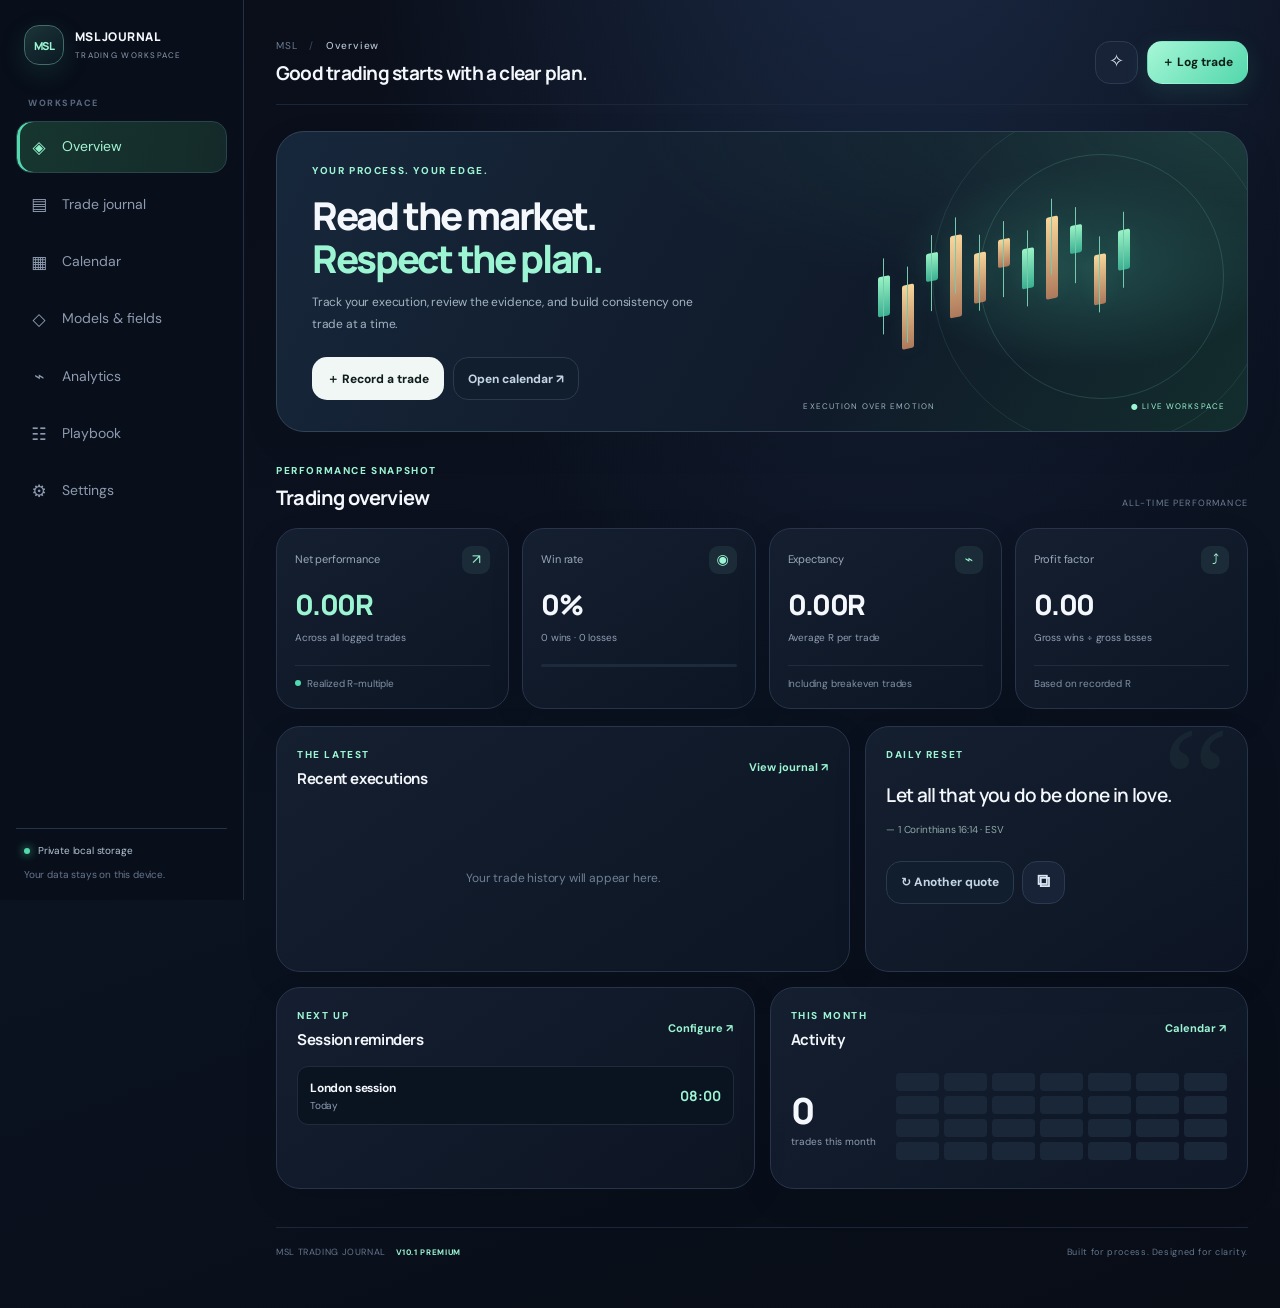
==== commit cb09f95c: "Update index.html" ====
--- a/index.html
+++ b/index.html
@@ -13,7 +13,7 @@
 <section id="page-playbook" class="page"><div class="page-intro"><div><span class="kicker">THE RULES YOU FOLLOW</span><h2>Trading playbook</h2><p>Keep your decision framework visible before the next setup appears.</p></div><button class="button primary" id="savePlaybook">Save playbook</button></div><article class="card playbook-card"><label>Core model<textarea id="pbCore" placeholder="Liquidity sweep → displacement → MSS → retracement → execution → next meaningful liquidity."></textarea></label><div class="two-col"><label>Reversal rules<textarea id="pbRev" placeholder="Conditions that must be true before a reversal entry."></textarea></label><label>Continuation rules<textarea id="pbCont" placeholder="Trend context, pullback zone, required sweep and confirmation."></textarea></label></div><div class="two-col"><label>Entry filters<textarea id="pbEntry" placeholder="Premium/discount, OB/FVG, session, confluence…"></textarea></label><label>Invalidation & targets<textarea id="pbRisk" placeholder="Invalidation level, risk, liquidity target and exit rules."></textarea></label></div></article></section>
 <section id="page-settings" class="page"><div class="page-intro"><div><span class="kicker">PERSONAL WORKSPACE</span><h2>Settings & reminders</h2><p>Customize session times, notifications, appearance, and your local data.</p></div></div><div class="settings-grid"><article class="card"><div class="card-heading"><div><span class="kicker">SESSION ALARMS</span><h3>Market session reminders</h3></div><span class="setting-icon">◷</span></div><p class="muted">Set the time you personally use for each session. Times use your device's local timezone.</p><div id="alarmSettings" class="alarm-settings"></div><div class="settings-actions"><button class="button primary" id="saveAlarms">Save session times</button><button class="button secondary" id="enableNotifications">Enable notifications</button></div><p class="helper-text" id="notificationStatus">Notifications are not enabled.</p><div class="divider"></div><label>Quote reminder frequency<select id="quoteFrequency"><option value="30">Every 30 minutes while open</option><option value="60">Every hour while open</option><option value="120">Every 2 hours while open</option><option value="240">Every 4 hours while open</option><option value="0">Only at session alarms</option></select></label><label class="toggle-row"><span><b>Motivational quote notifications</b><small>Bible verses and life / discipline quotes</small></span><input type="checkbox" id="quoteNotifications"></label><p class="helper-text">The app includes a pool of 100+ quotes. To avoid flooding your phone, notifications are controlled by your frequency setting, not sent 100 times per day.</p></article><article class="card"><div class="card-heading"><div><span class="kicker">DATA CONTROL</span><h3>Backup & privacy</h3></div><span class="setting-icon">⬡</span></div><div class="privacy-banner"><b>Local-first by design</b><p>Your journal is saved in this browser on this device. There is no Supabase connection, account, or login in V10.</p></div><button class="button secondary full spaced" id="backupBtn">⇩ Download full backup</button><label class="button secondary full import-button">⇧ Restore from backup<input type="file" id="restoreFile" accept="application/json"></label><button class="button secondary full spaced" id="requestPersistent">Protect local storage</button><div class="divider"></div><label>Display name<input id="displayName" placeholder="Trader"></label><label>Default market<input id="defaultMarket" placeholder="Forex / Crypto / Metals"></label><button class="button primary" id="saveProfile">Save preferences</button><div class="divider"></div><button class="button danger full" id="clearData">Clear all journal data</button><p class="helper-text">Clearing data is permanent. Download a backup first if you need to keep your history.</p></article></div></section>
 <footer class="footer"><span>MSL TRADING JOURNAL <b>V10.1 PREMIUM</b></span><span>Built for process. Designed for clarity.</span></footer></main></div>
-<div id="tradeModal" class="modal hidden"><div class="modal-panel modal-wide"><div class="modal-head"><div><span class="kicker">EXECUTION RECORD</span><h2 id="tradeModalTitle">Log a trade</h2></div><button class="icon-button close-modal">×</button></div><form id="tradeForm"><input type="hidden" id="tradeId"><div class="form-grid"><label>Date & time<input type="datetime-local" id="tDate" required></label><label>Symbol / pair<input id="tPair" placeholder="EURUSD, XAUUSD, ETHUSDT" required></label><label>Direction<select id="tDirection"><option>Long</option><option>Short</option></select></label><label>Setup type<select id="tSetup"><option>Reversal</option><option>Continuation</option><option>Breakout</option><option>Other</option></select></label><label>Session<select id="tSession"><option>London</option><option>New York</option><option>Asia</option><option>Overlap</option><option>Other</option></select></label><label>Outcome<select id="tResult"><option>Win</option><option>Loss</option><option>BE</option></select></label><label>R multiple<input type="number" id="tR" step="0.01" value="0" required></label><label>Risk (R)<input type="number" id="tRisk" step="0.1" min="0" value="1"></label><label class="span2">Model used<input id="tModel" placeholder="e.g. London liquidity reversal"></label><div id="customTradeFields" class="custom-trade-fields span2"></div><label class="span2">Trade screenshot / chart image<input type="file" id="tImageFile" accept="image/*"<small>Choose an image from your phone. Large images are resized before saving.</small></label><div id="imagePreview" class="image-preview span2"></div><label class="span2">Execution notes<textarea id="tNotes" placeholder="Why this setup? What confirmed it? What did you learn?"></textarea></label><div class="form-actions span2"><button type="button" class="button secondary close-modal">Cancel</button><button class="button primary">Save trade</button></div></div></form></div></div>
+<div id="tradeModal" class="modal hidden"><div class="modal-panel modal-wide"><div class="modal-head"><div><span class="kicker">EXECUTION RECORD</span><h2 id="tradeModalTitle">Log a trade</h2></div><button class="icon-button close-modal">×</button></div><form id="tradeForm"><input type="hidden" id="tradeId"><div class="form-grid"><label>Date & time<input type="datetime-local" id="tDate" required></label><label>Symbol / pair<input id="tPair" placeholder="EURUSD, XAUUSD, ETHUSDT" required></label><label>Direction<select id="tDirection"><option>Long</option><option>Short</option></select></label><label>Setup type<select id="tSetup"><option>Reversal</option><option>Continuation</option><option>Breakout</option><option>Other</option></select></label><label>Session<select id="tSession"><option>London</option><option>New York</option><option>Asia</option><option>Overlap</option><option>Other</option></select></label><label>Outcome<select id="tResult"><option>Win</option><option>Loss</option><option>BE</option></select></label><label>R multiple<input type="number" id="tR" step="0.01" value="0" required></label><label>Risk (R)<input type="number" id="tRisk" step="0.1" min="0" value="1"></label><label class="span2">Model used<input id="tModel" placeholder="e.g. London liquidity reversal"></label><div id="customTradeFields" class="custom-trade-fields span2"></div><label class="span2">Trade screenshot / chart image<input type="file" id="tImageFile" accept="image/*" <small>Choose an image from your phone. Large images are resized before saving.</small></label><div id="imagePreview" class="image-preview span2"></div><label class="span2">Execution notes<textarea id="tNotes" placeholder="Why this setup? What confirmed it? What did you learn?"></textarea></label><div class="form-actions span2"><button type="button" class="button secondary close-modal">Cancel</button><button class="button primary">Save trade</button></div></div></form></div></div>
 <div id="modelModal" class="modal hidden"><div class="modal-panel"><div class="modal-head"><div><span class="kicker">MODEL BUILDER</span><h2 id="modelModalTitle">New model</h2></div><button class="icon-button close-model">×</button></div><form id="modelForm" class="form-grid"><input type="hidden" id="modelId"><label>Name<input id="modelName" required placeholder="London liquidity reversal"></label><label>Type<select id="modelType"><option>Reversal</option><option>Continuation</option><option>Both</option></select></label><label class="span2">Entry conditions<textarea id="modelEntry" placeholder="Sweep, displacement, MSS, retracement…"></textarea></label><label class="span2">Risk & targets<textarea id="modelRisk" placeholder="Invalidation and next meaningful liquidity."></textarea></label><div class="form-actions span2"><button type="button" class="button secondary close-model">Cancel</button><button class="button primary">Save model</button></div></form></div></div>
 <div id="fieldModal" class="modal hidden"><div class="modal-panel"><div class="modal-head"><div><span class="kicker">PROPERTY DESIGNER</span><h2 id="fieldModalTitle">Create property</h2></div><button class="icon-button close-field">×</button></div><form id="fieldForm" class="form-grid"><input type="hidden" id="fieldId"><label class="span2">Property name<input id="fieldName" required placeholder="Liquidity sweep"></label><label>Input type<select id="fieldType"><option value="text">Text</option><option value="number">Number</option><option value="both">Text + number</option></select></label><label>Required<select id="fieldRequired"><option value="no">Optional</option><option value="yes">Required</option></select></label><label class="span2">Hint / example<input id="fieldHint" placeholder="e.g. PDL, PDH, BSL, SSL"></label><label class="span2">Options (optional, comma-separated)<input id="fieldOptions" placeholder="PDH, PDL, BSL, SSL"></label><div class="form-actions span2"><button type="button" class="button secondary close-field">Cancel</button><button class="button primary">Save property</button></div></form></div></div>
 <script src="app.js"></script></body></html>
